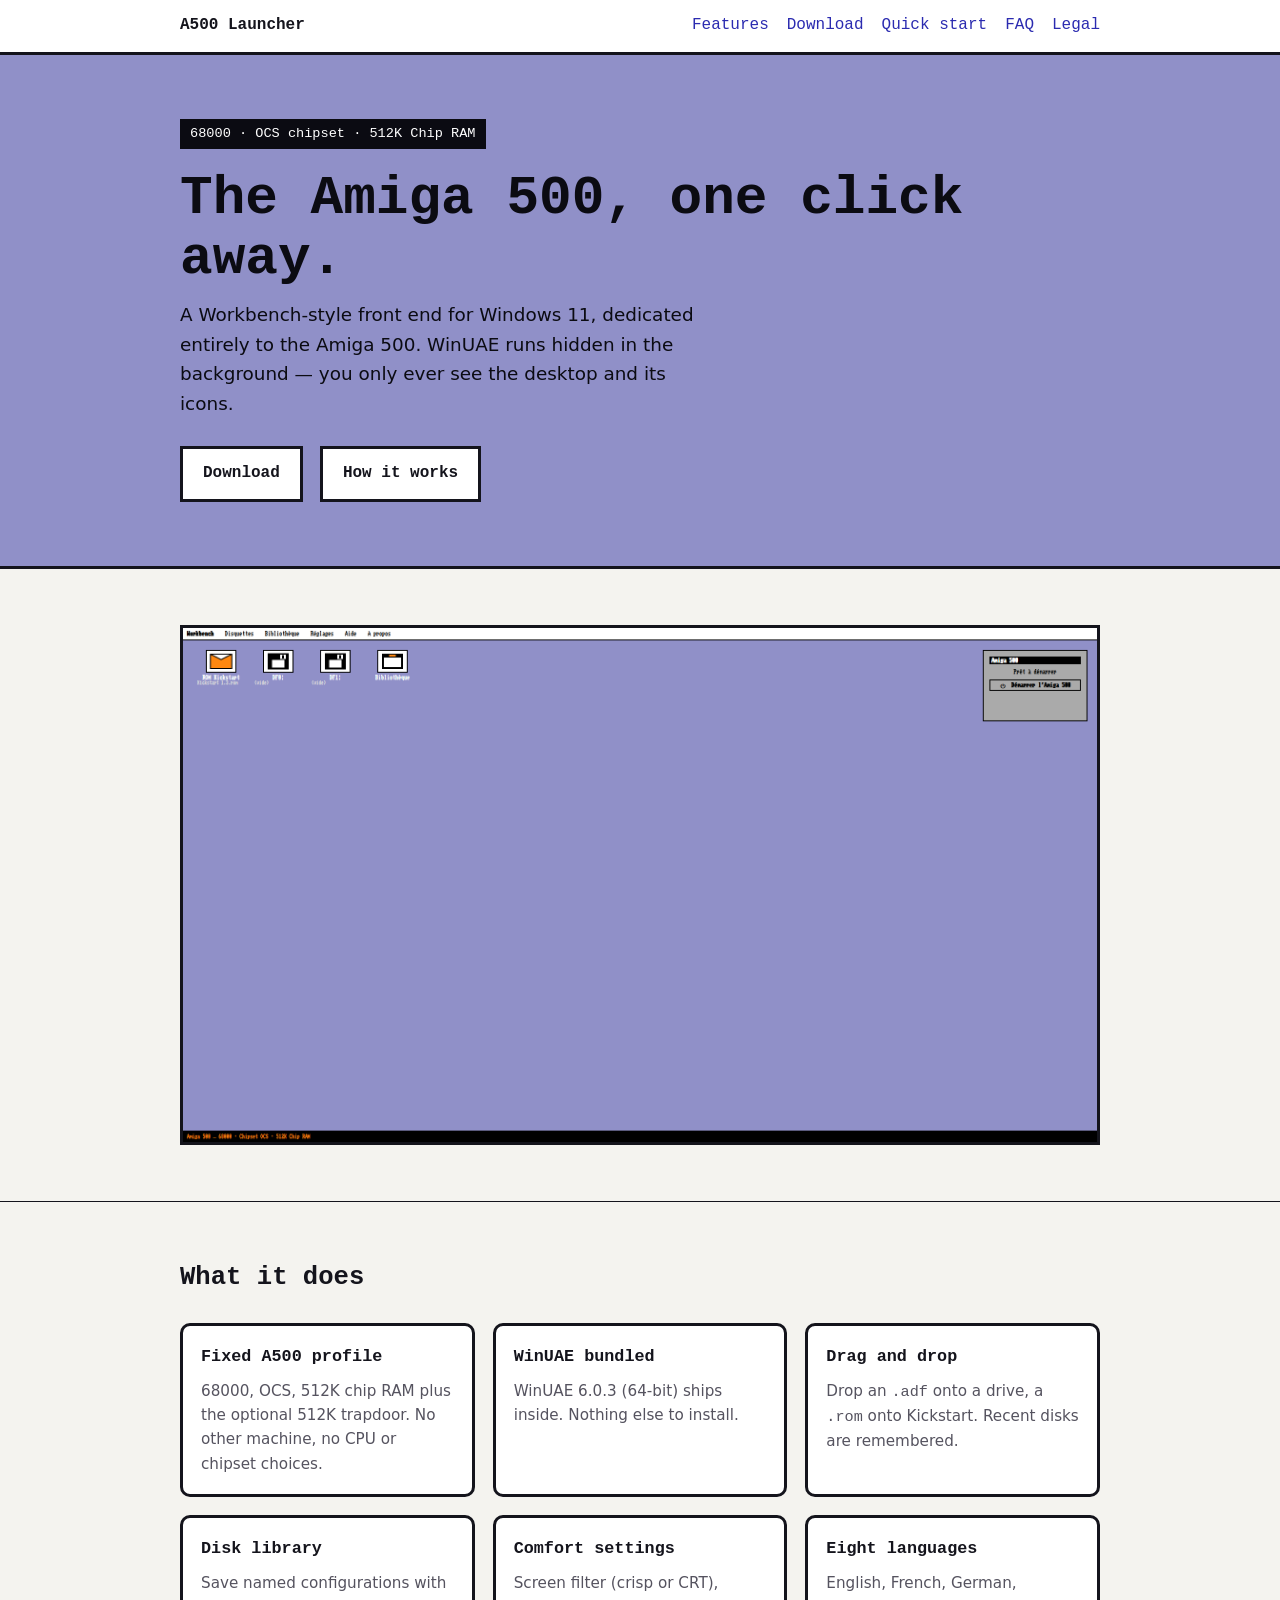
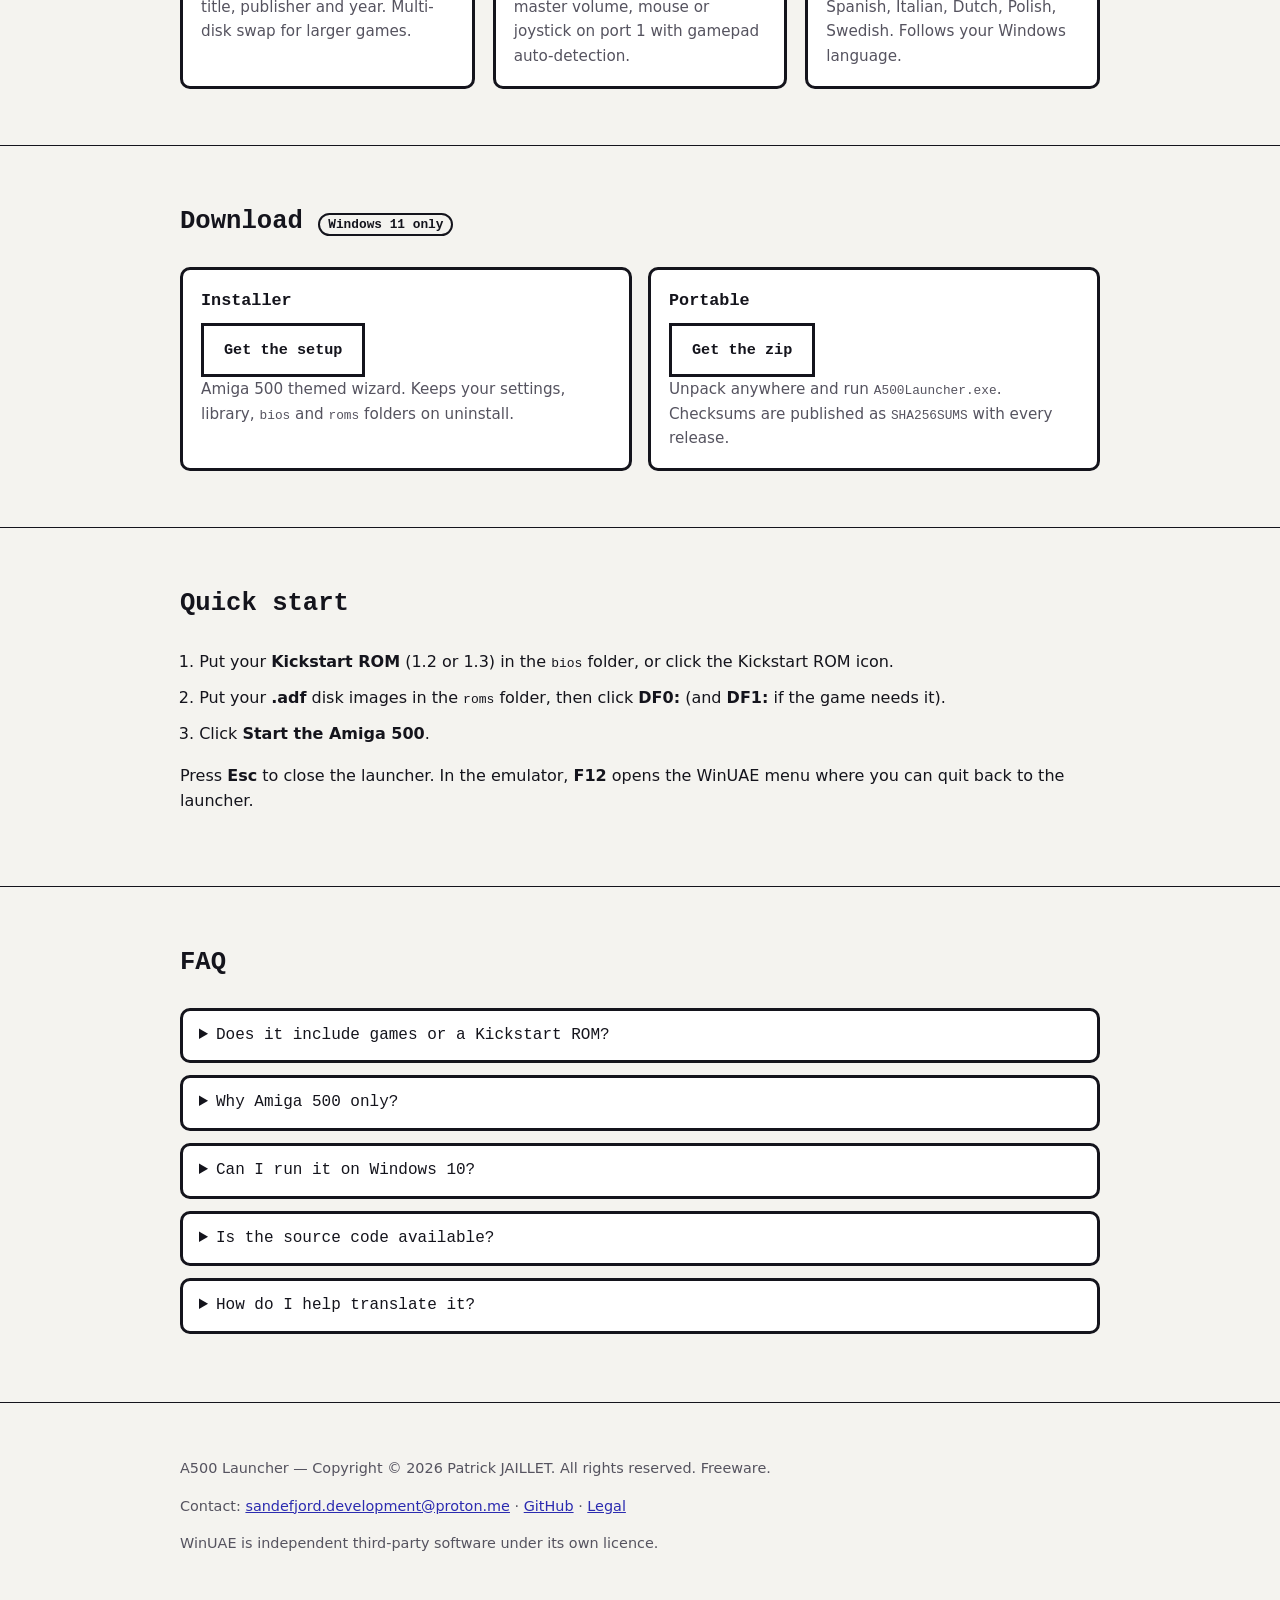
==== docs/index.html @ c41c1368 "Add GitHub Pages presentation website" ====
<!doctype html>
<html lang="en">
<head>
<meta charset="utf-8">
<meta name="viewport" content="width=device-width, initial-scale=1">
<title>A500 Launcher — Amiga 500 emulation front end</title>
<meta name="description" content="A Workbench-style Windows 11 front end dedicated to Amiga 500 emulation. WinUAE bundled; bring your own Kickstart ROM and disk images.">
<meta property="og:title" content="A500 Launcher">
<meta property="og:description" content="A Workbench-style Windows 11 front end dedicated to Amiga 500 emulation.">
<meta property="og:type" content="website">
<meta property="og:url" content="https://patrickjaillet.github.io/a500launcher/">
<meta property="og:image" content="https://patrickjaillet.github.io/a500launcher/assets/og.png">
<link rel="icon" href="assets/favicon.png">
<link rel="stylesheet" href="assets/site.css">
</head>
<body>

<header class="topbar">
  <div class="wrap">
    <span class="brand">A500 Launcher</span>
    <nav>
      <a href="#features">Features</a>
      <a href="#download">Download</a>
      <a href="#start">Quick start</a>
      <a href="#faq">FAQ</a>
      <a href="legal.html">Legal</a>
    </nav>
  </div>
</header>

<div class="hero">
  <div class="wrap">
    <span class="status">68000 · OCS chipset · 512K Chip RAM</span>
    <h1>The Amiga 500, one click away.</h1>
    <p>A Workbench-style front end for Windows 11, dedicated entirely to the
       Amiga 500. WinUAE runs hidden in the background &mdash; you only ever see
       the desktop and its icons.</p>
    <a class="btn" href="#download">Download</a>
    <a class="btn" href="#start">How it works</a>
  </div>
</div>

<section id="screenshot">
  <div class="wrap">
    <img class="shot" src="scs/screenshot.png" alt="A500 Launcher desktop: Kickstart ROM, DF0:, DF1: and Library icons, with a Start the Amiga 500 window.">
  </div>
</section>

<section id="features">
  <div class="wrap">
    <h2>What it does</h2>
    <div class="grid">
      <div class="card"><h3>Fixed A500 profile</h3><p>68000, OCS, 512K chip RAM plus the optional 512K trapdoor. No other machine, no CPU or chipset choices.</p></div>
      <div class="card"><h3>WinUAE bundled</h3><p>WinUAE 6.0.3 (64-bit) ships inside. Nothing else to install.</p></div>
      <div class="card"><h3>Drag and drop</h3><p>Drop an <code>.adf</code> onto a drive, a <code>.rom</code> onto Kickstart. Recent disks are remembered.</p></div>
      <div class="card"><h3>Disk library</h3><p>Save named configurations with title, publisher and year. Multi-disk swap for larger games.</p></div>
      <div class="card"><h3>Comfort settings</h3><p>Screen filter (crisp or CRT), master volume, mouse or joystick on port&nbsp;1 with gamepad auto-detection.</p></div>
      <div class="card"><h3>Eight languages</h3><p>English, French, German, Spanish, Italian, Dutch, Polish, Swedish. Follows your Windows language.</p></div>
    </div>
  </div>
</section>

<section id="download">
  <div class="wrap">
    <h2>Download <span class="pill">Windows 11 only</span></h2>
    <div class="downloads">
      <div class="card">
        <h3>Installer</h3>
        <p><a class="btn" id="dl-setup" href="https://github.com/patrickjaillet/a500launcher/releases/latest">Get the setup</a></p>
        <p>Amiga 500 themed wizard. Keeps your settings, library, <code>bios</code> and <code>roms</code> folders on uninstall.</p>
      </div>
      <div class="card">
        <h3>Portable</h3>
        <p><a class="btn" id="dl-portable" href="https://github.com/patrickjaillet/a500launcher/releases/latest">Get the zip</a></p>
        <p>Unpack anywhere and run <code>A500Launcher.exe</code>. Checksums are published as <code>SHA256SUMS</code> with every release.</p>
      </div>
    </div>
  </div>
</section>

<section id="start">
  <div class="wrap">
    <h2>Quick start</h2>
    <ol class="steps">
      <li>Put your <strong>Kickstart ROM</strong> (1.2 or 1.3) in the <code>bios</code> folder, or click the Kickstart ROM icon.</li>
      <li>Put your <strong>.adf</strong> disk images in the <code>roms</code> folder, then click <strong>DF0:</strong> (and <strong>DF1:</strong> if the game needs it).</li>
      <li>Click <strong>Start the Amiga 500</strong>.</li>
    </ol>
    <p>Press <strong>Esc</strong> to close the launcher. In the emulator, <strong>F12</strong> opens the WinUAE menu where you can quit back to the launcher.</p>
  </div>
</section>

<section id="faq">
  <div class="wrap">
    <h2>FAQ</h2>
    <details><summary>Does it include games or a Kickstart ROM?</summary>
      <p>No. Kickstart ROMs and disk images are copyrighted. Use only files you own
         legally &mdash; a dump of your own Amiga, Cloanto Amiga Forever, and so on.</p></details>
    <details><summary>Why Amiga 500 only?</summary>
      <p>It is a deliberate choice. A500 Launcher is meant to be the reference for
         that one machine, not a general-purpose emulator front end.</p></details>
    <details><summary>Can I run it on Windows 10?</summary>
      <p>No. The launcher requires Windows 11 (build 22000 or later) and refuses to
         start on older systems.</p></details>
    <details><summary>Is the source code available?</summary>
      <p>No. A500 Launcher is freeware distributed as a proprietary executable. The
         source is not published. See the <a href="legal.html">Legal</a> page.</p></details>
    <details><summary>How do I help translate it?</summary>
      <p>Translations are plain JSON files with no code. See
         <a href="https://github.com/patrickjaillet/a500launcher/blob/main/docs/i18n.md">docs/i18n.md</a>.</p></details>
  </div>
</section>

<footer>
  <div class="wrap">
    <p>A500 Launcher &mdash; Copyright &copy; 2026 Patrick JAILLET. All rights reserved. Freeware.</p>
    <p>Contact: <a href="mailto:sandefjord.development@proton.me">sandefjord.development@proton.me</a> &middot;
       <a href="https://github.com/patrickjaillet/a500launcher">GitHub</a> &middot;
       <a href="legal.html">Legal</a></p>
    <p>WinUAE is independent third-party software under its own licence.</p>
  </div>
</footer>

<script>
  fetch("https://api.github.com/repos/patrickjaillet/a500launcher/releases/latest")
    .then(function (r) { return r.ok ? r.json() : null; })
    .then(function (rel) {
      if (!rel || !rel.assets) return;
      rel.assets.forEach(function (a) {
        if (/Setup.*\.exe$/i.test(a.name)) document.getElementById("dl-setup").href = a.browser_download_url;
        if (/portable\.zip$/i.test(a.name)) document.getElementById("dl-portable").href = a.browser_download_url;
      });
    })
    .catch(function () {});
</script>

</body>
</html>
---- docs/assets/site.css ----
:root {
  color-scheme: light dark;
  --wb-blue: #9090c8;
  --wb-orange: #ff8811;
  --ink: #14141c;
  --paper: #f4f3ef;
  --panel: #ffffff;
  --panel-border: #14141c;
  --muted: #55535f;
  --accent: #2b2bb0;
  --radius: 10px;
  --maxw: 960px;
  --font-display: "Courier New", "Consolas", ui-monospace, monospace;
  --font-body: system-ui, -apple-system, "Segoe UI", Roboto, sans-serif;
}

@media (prefers-color-scheme: dark) {
  :root {
    --ink: #ecebf2;
    --paper: #16161d;
    --panel: #20202a;
    --panel-border: #3a3a48;
    --muted: #a3a1b0;
    --accent: #9aa0ff;
  }
}

* { box-sizing: border-box; }

html { scroll-behavior: smooth; }

@media (prefers-reduced-motion: reduce) {
  html { scroll-behavior: auto; }
  * { animation: none !important; transition: none !important; }
}

body {
  margin: 0;
  font-family: var(--font-body);
  color: var(--ink);
  background: var(--paper);
  line-height: 1.6;
}

a { color: var(--accent); }

.wrap { max-width: var(--maxw); margin: 0 auto; padding: 0 20px; }

.topbar {
  background: var(--panel);
  border-bottom: 3px solid var(--panel-border);
  position: sticky;
  top: 0;
  z-index: 10;
}
.topbar .wrap {
  display: flex;
  align-items: center;
  gap: 20px;
  height: 52px;
  font-family: var(--font-display);
}
.topbar .brand { font-weight: 700; }
.topbar nav { margin-left: auto; display: flex; gap: 18px; }
.topbar nav a { text-decoration: none; }
.topbar nav a:hover { text-decoration: underline; }

.hero {
  background: var(--wb-blue);
  color: #0b0b12;
  border-bottom: 3px solid var(--panel-border);
  padding: 64px 0;
}
.hero h1 {
  font-family: var(--font-display);
  font-size: clamp(2rem, 6vw, 3.4rem);
  margin: 0 0 12px;
  line-height: 1.1;
}
.hero p { font-size: 1.15rem; max-width: 46ch; margin: 0 0 28px; }
.hero .status {
  display: inline-block;
  background: #0b0b12;
  color: #fff;
  font-family: var(--font-display);
  font-size: 0.85rem;
  padding: 4px 10px;
  margin-bottom: 20px;
}

.btn {
  display: inline-block;
  font-family: var(--font-display);
  font-weight: 700;
  text-decoration: none;
  padding: 12px 20px;
  border: 3px solid var(--panel-border);
  background: var(--panel);
  color: var(--ink);
}
.btn:hover { background: var(--wb-orange); color: #0b0b12; }
.btn + .btn { margin-left: 12px; }

section { padding: 56px 0; border-bottom: 1px solid var(--panel-border); }
section h2 {
  font-family: var(--font-display);
  font-size: 1.6rem;
  margin: 0 0 24px;
}

.shot {
  border: 3px solid var(--panel-border);
  width: 100%;
  display: block;
  background: var(--wb-blue);
}

.grid {
  display: grid;
  gap: 18px;
  grid-template-columns: repeat(auto-fit, minmax(230px, 1fr));
}
.card {
  background: var(--panel);
  border: 3px solid var(--panel-border);
  border-radius: var(--radius);
  padding: 18px;
}
.card h3 { font-family: var(--font-display); font-size: 1.05rem; margin: 0 0 8px; }
.card p { margin: 0; color: var(--muted); font-size: 0.95rem; }

ol.steps { padding-left: 1.2em; }
ol.steps li { margin-bottom: 10px; }

.downloads { display: flex; flex-wrap: wrap; gap: 16px; }
.downloads .card { flex: 1 1 260px; }
.downloads code { font-size: 0.8rem; word-break: break-all; color: var(--muted); }

details {
  background: var(--panel);
  border: 3px solid var(--panel-border);
  border-radius: var(--radius);
  padding: 12px 16px;
  margin-bottom: 12px;
}
details summary { font-family: var(--font-display); cursor: pointer; }
details p { margin: 10px 0 2px; color: var(--muted); }

footer { padding: 40px 0; font-size: 0.9rem; color: var(--muted); }
footer a { color: var(--accent); }

.pill {
  font-family: var(--font-display);
  font-size: 0.8rem;
  border: 2px solid var(--panel-border);
  padding: 2px 8px;
  border-radius: 999px;
}
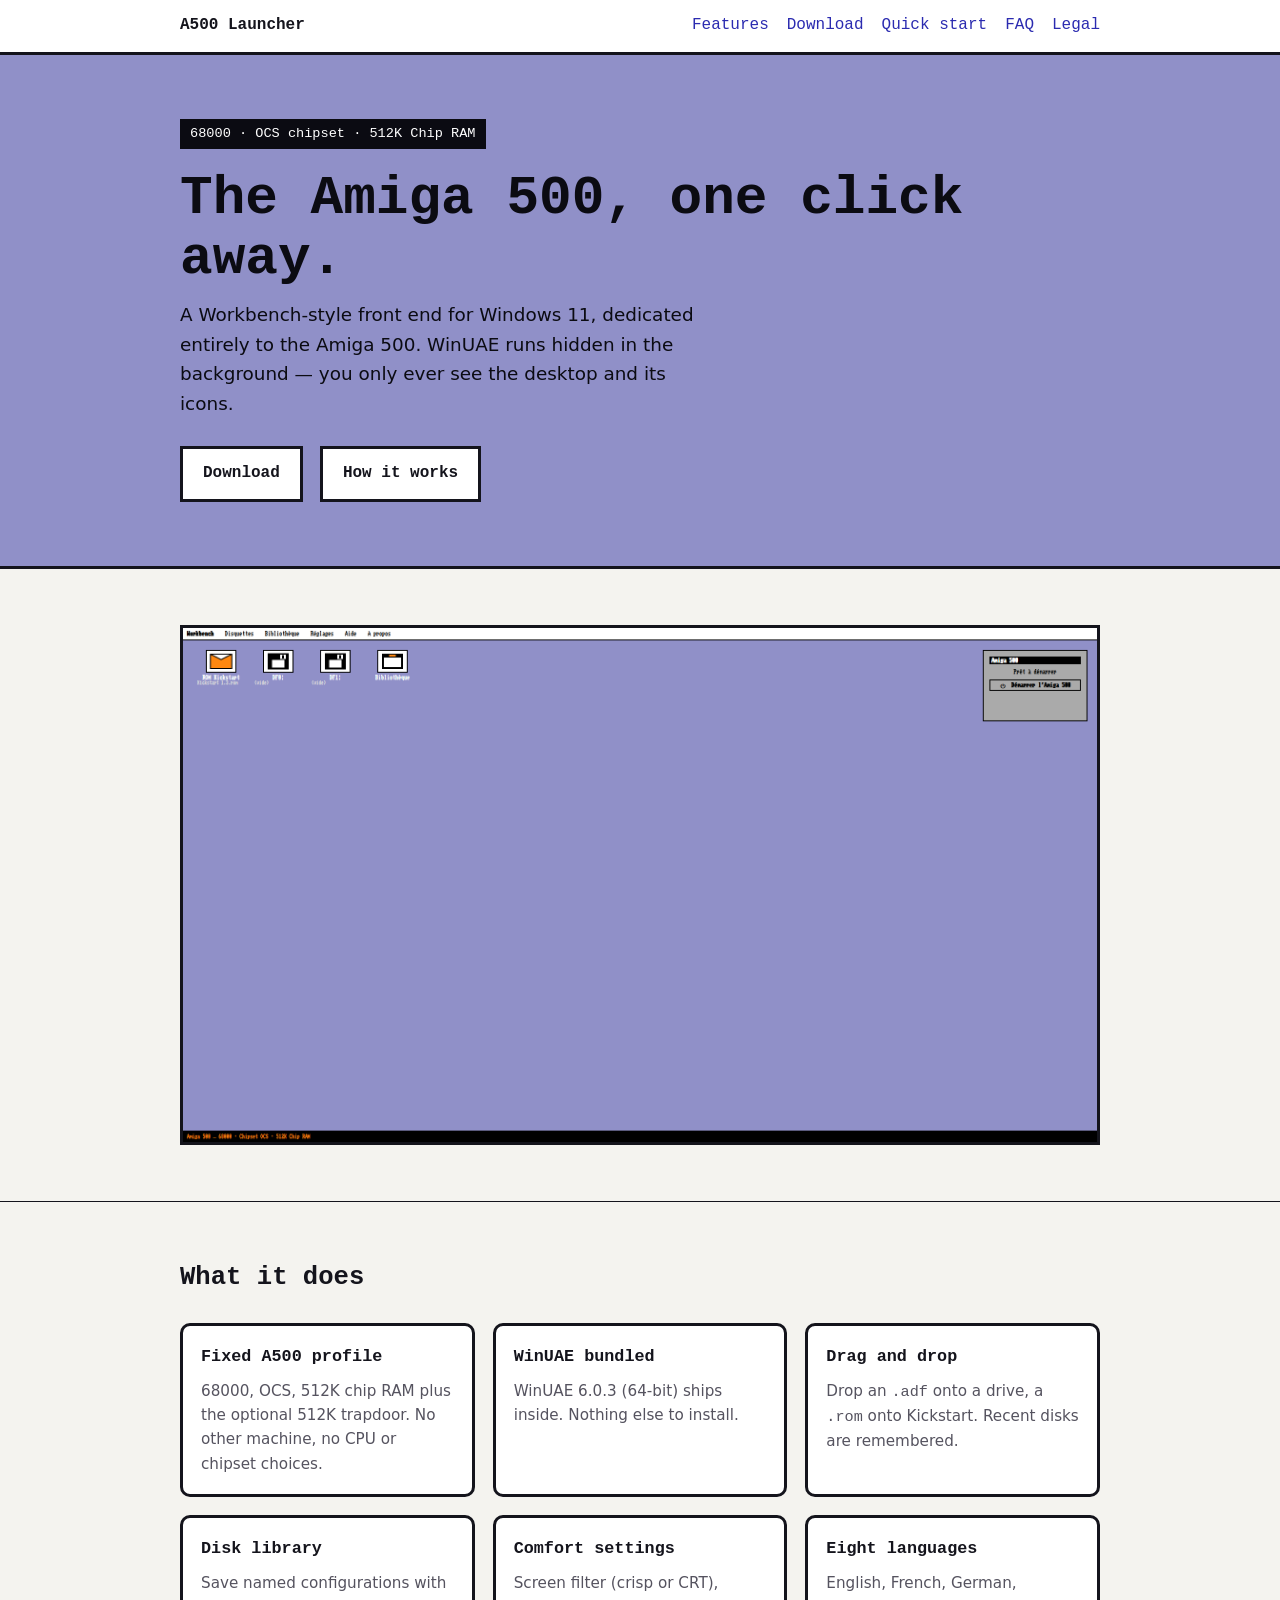
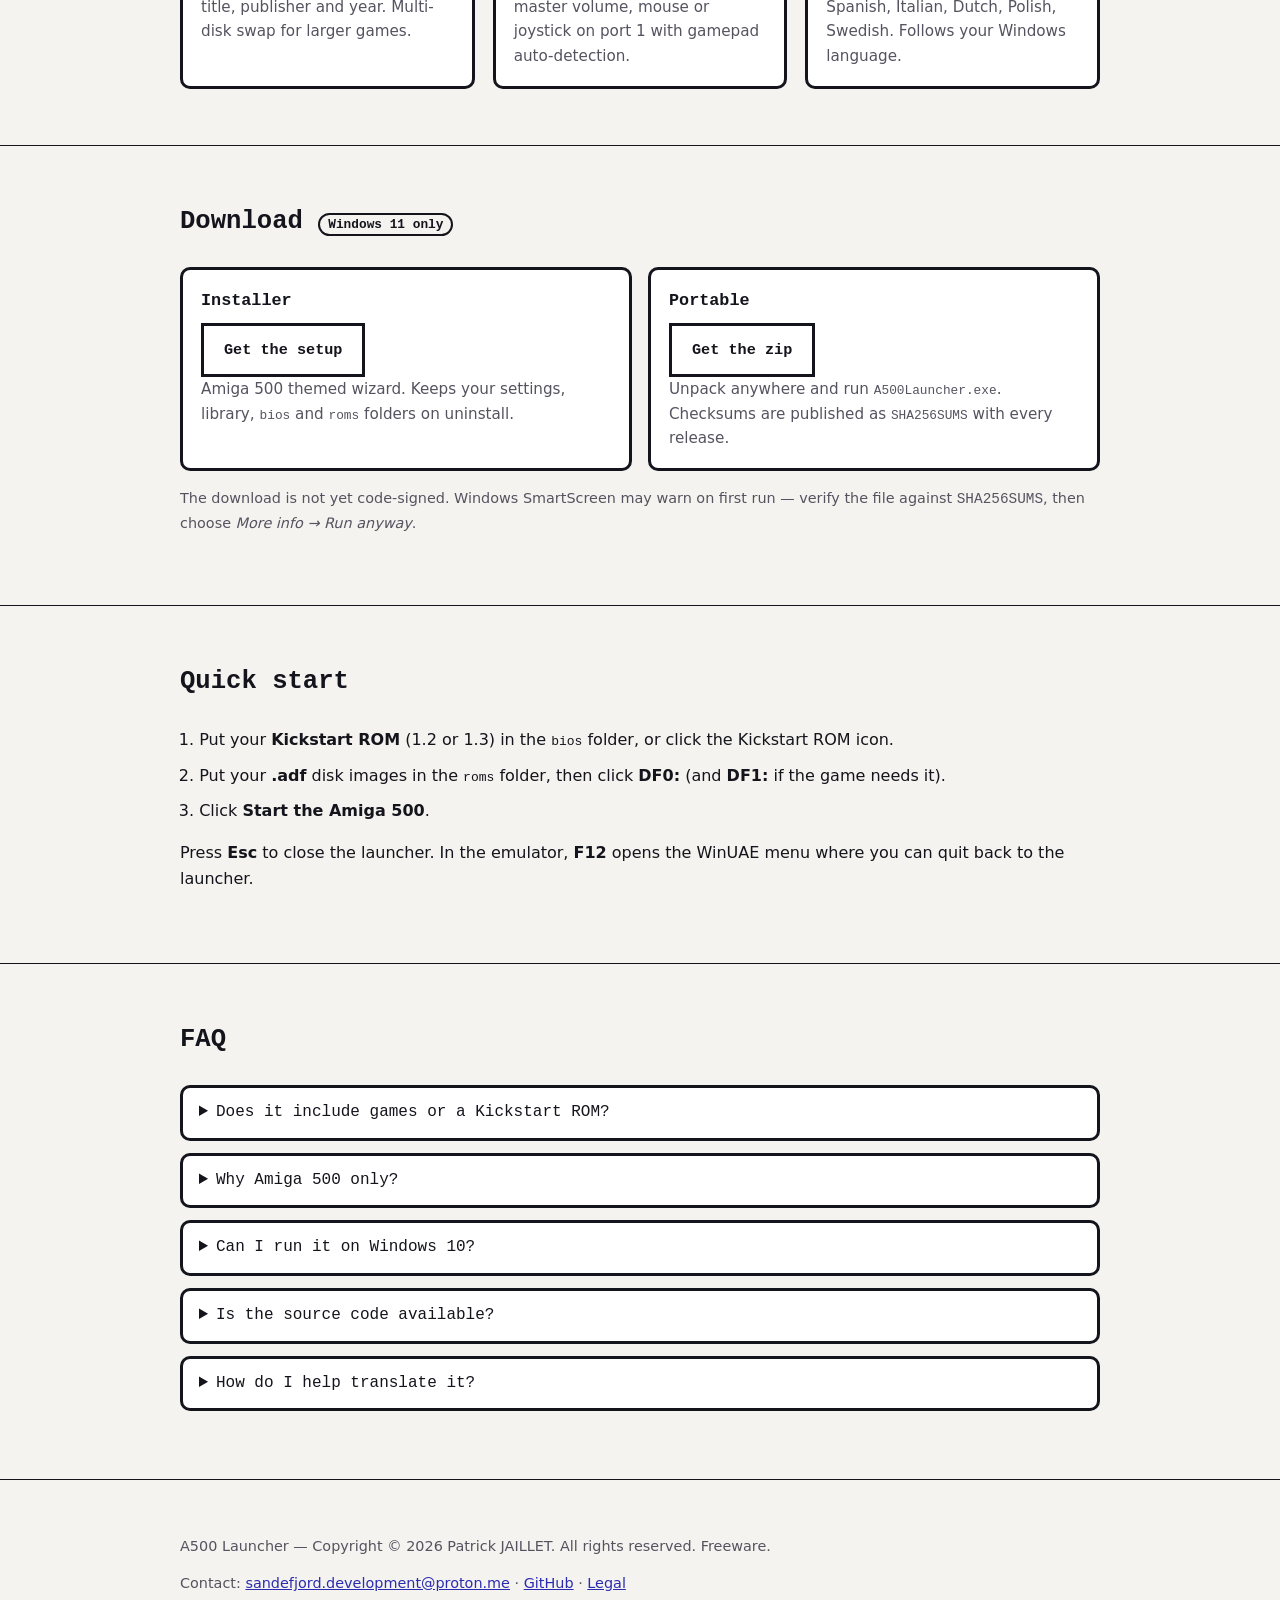
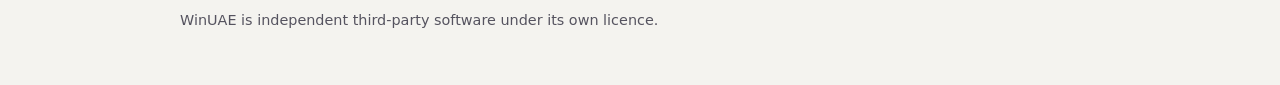
==== commit 5dd115a4: "Note unsigned downloads and SmartScreen in README and website" ====
--- a/docs/index.html
+++ b/docs/index.html
@@ -75,6 +75,10 @@
         <p>Unpack anywhere and run <code>A500Launcher.exe</code>. Checksums are published as <code>SHA256SUMS</code> with every release.</p>
       </div>
     </div>
+    <p style="margin-top:16px;color:var(--muted);font-size:0.9rem">
+      The download is not yet code-signed. Windows SmartScreen may warn on first
+      run &mdash; verify the file against <code>SHA256SUMS</code>, then choose
+      <em>More info &rarr; Run anyway</em>.</p>
   </div>
 </section>
 
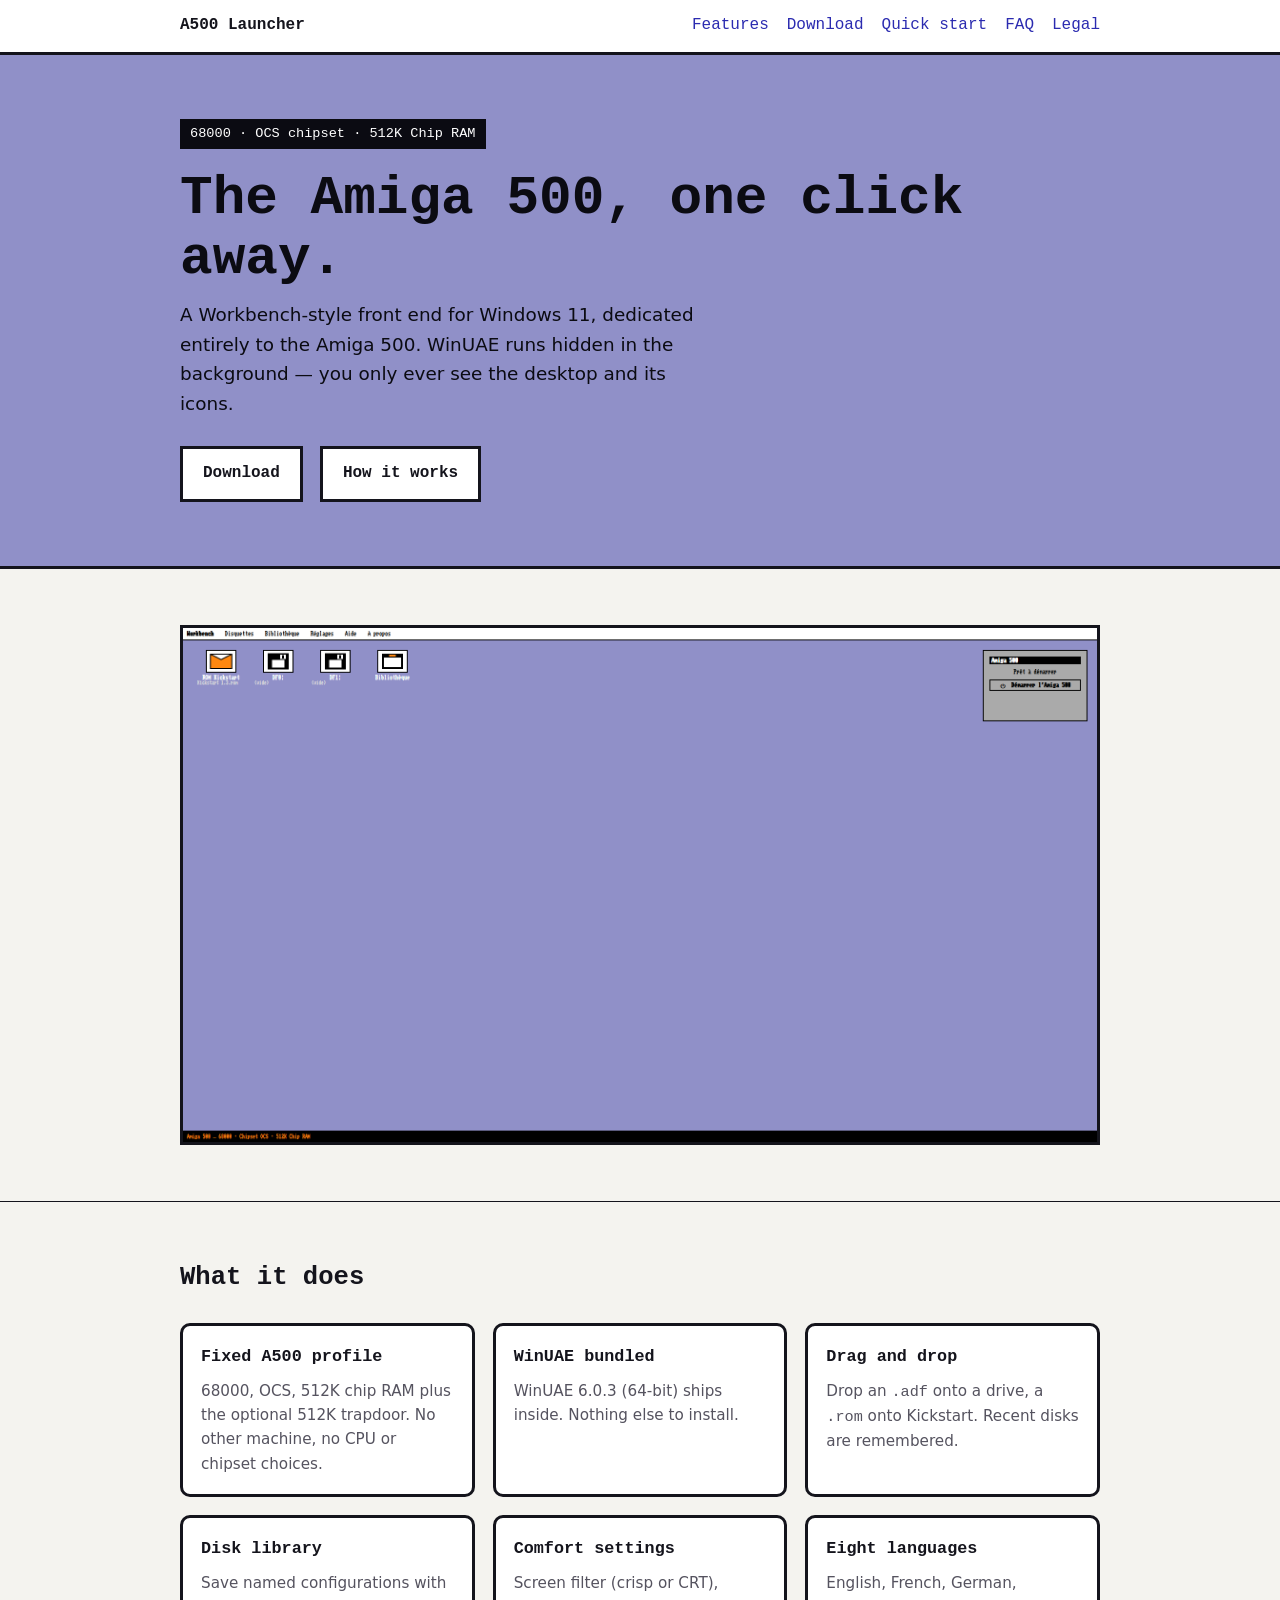
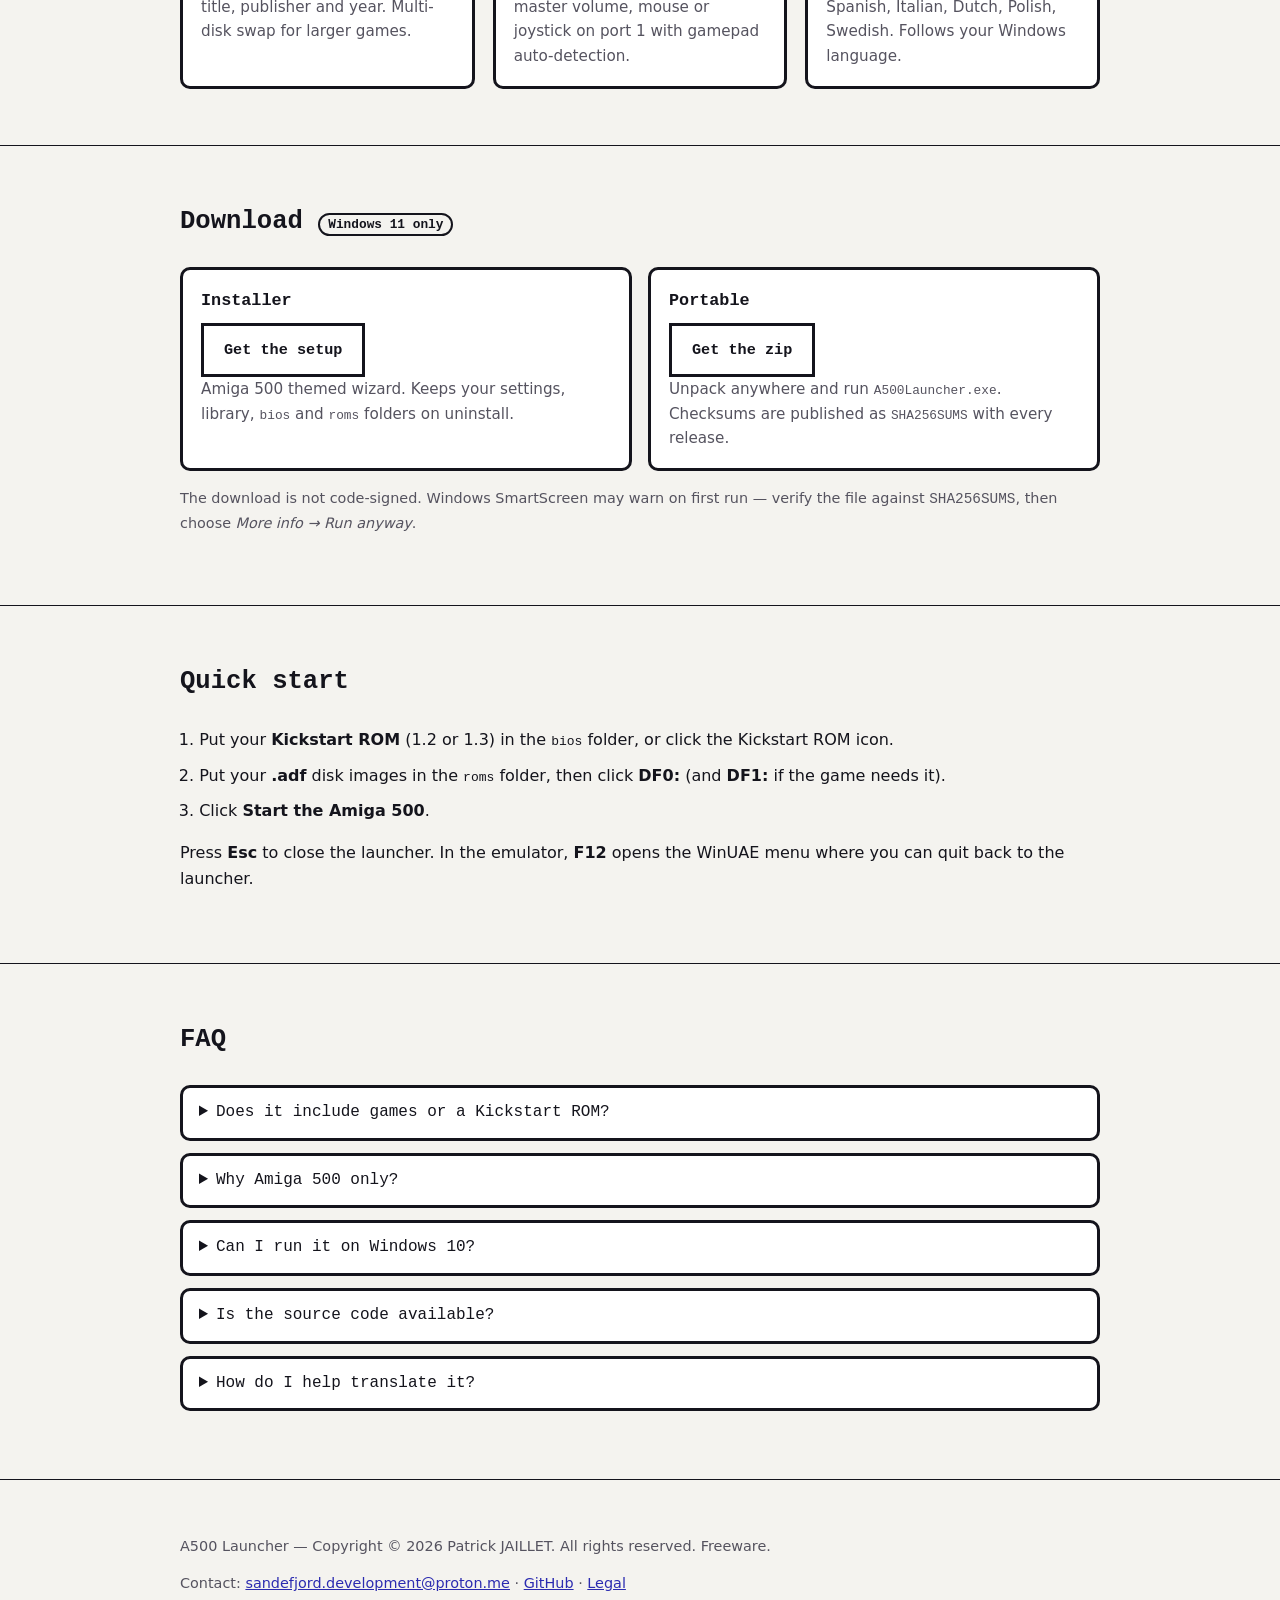
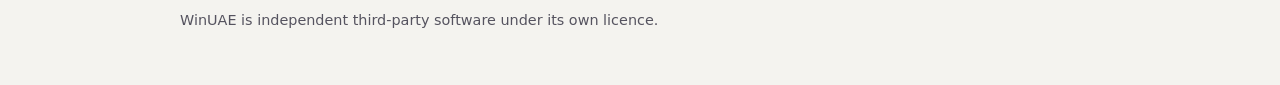
==== commit 2115b176: "State that releases are not code-signed (by decision), not merely unsigned yet" ====
--- a/docs/index.html
+++ b/docs/index.html
@@ -76,8 +76,8 @@
       </div>
     </div>
     <p style="margin-top:16px;color:var(--muted);font-size:0.9rem">
-      The download is not yet code-signed. Windows SmartScreen may warn on first
-      run &mdash; verify the file against <code>SHA256SUMS</code>, then choose
+      The download is not code-signed. Windows SmartScreen may warn on first run
+      &mdash; verify the file against <code>SHA256SUMS</code>, then choose
       <em>More info &rarr; Run anyway</em>.</p>
   </div>
 </section>
@@ -126,9 +126,10 @@
 </footer>
 
 <script>
-  fetch("https://api.github.com/repos/patrickjaillet/a500launcher/releases/latest")
-    .then(function (r) { return r.ok ? r.json() : null; })
-    .then(function (rel) {
+  fetch("https://api.github.com/repos/patrickjaillet/a500launcher/releases?per_page=1")
+    .then(function (r) { return r.ok ? r.json() : []; })
+    .then(function (list) {
+      var rel = Array.isArray(list) && list.length ? list[0] : null;
       if (!rel || !rel.assets) return;
       rel.assets.forEach(function (a) {
         if (/Setup.*\.exe$/i.test(a.name)) document.getElementById("dl-setup").href = a.browser_download_url;
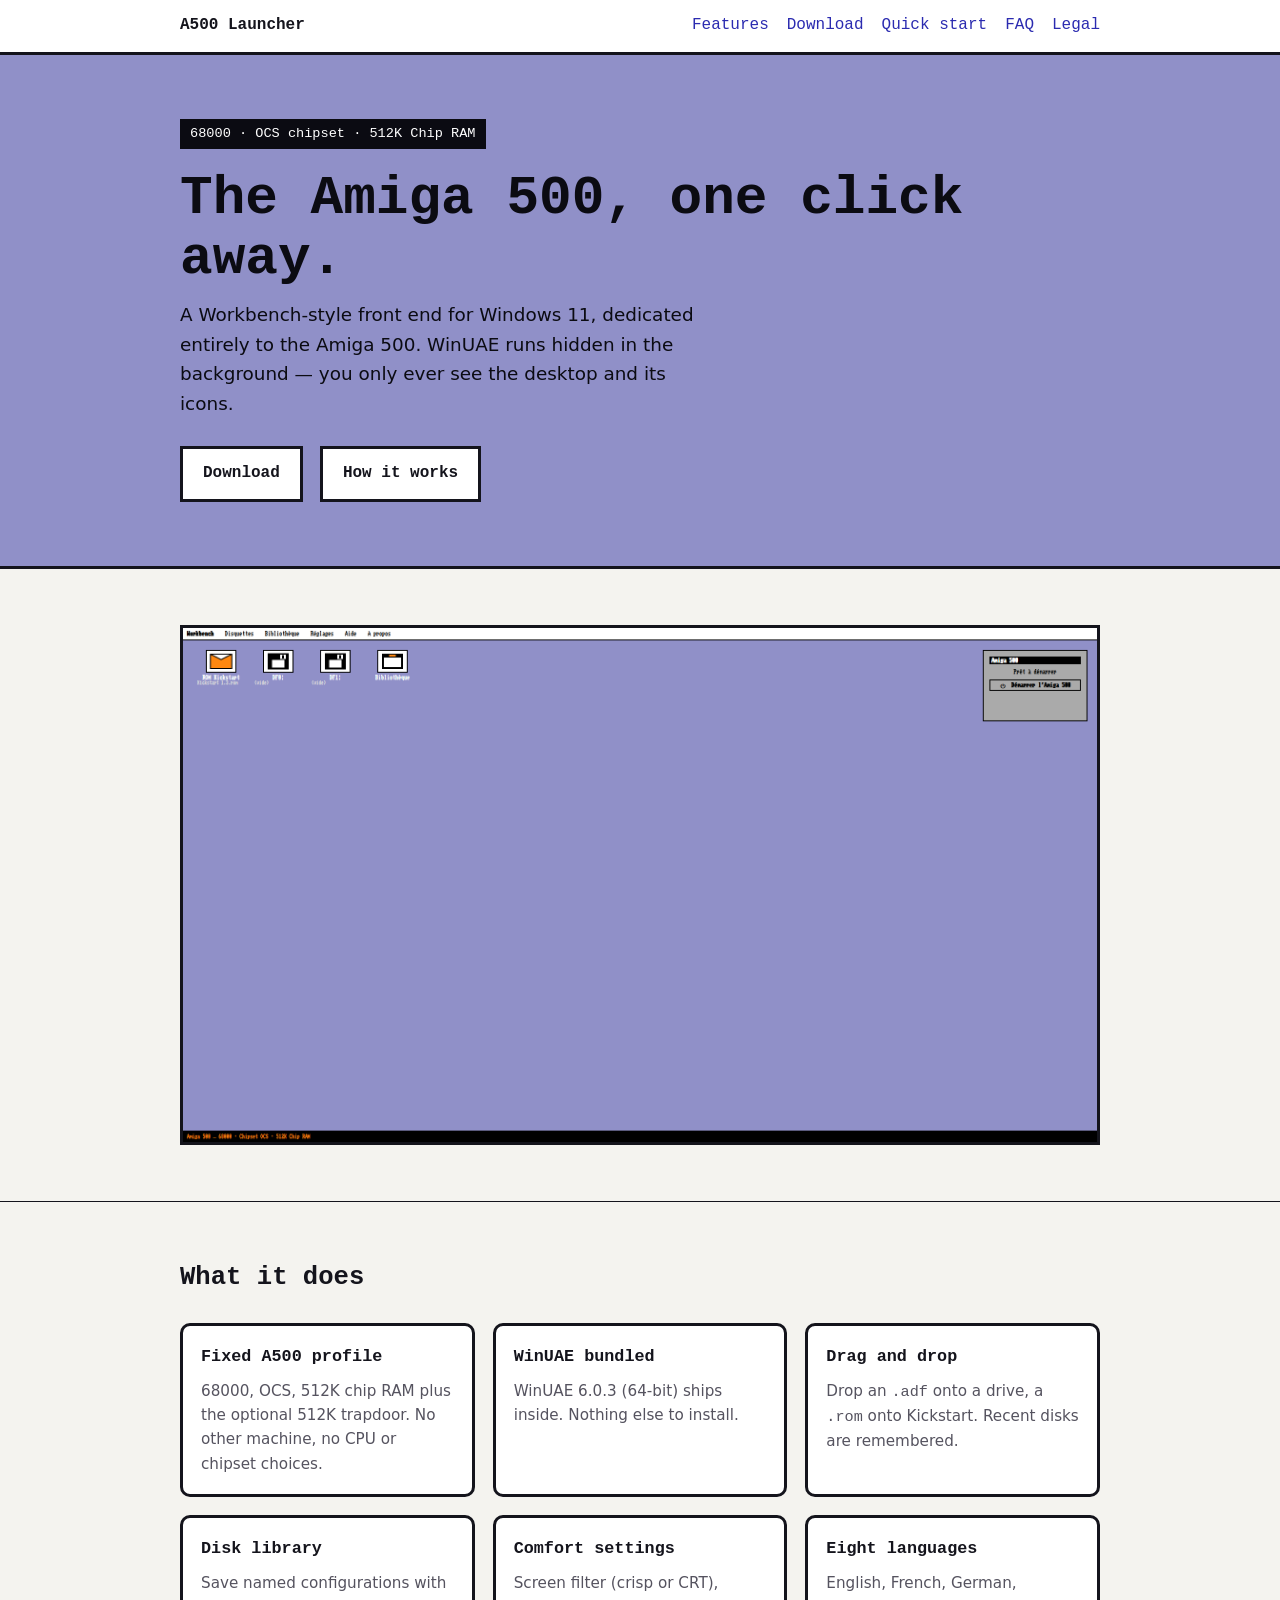
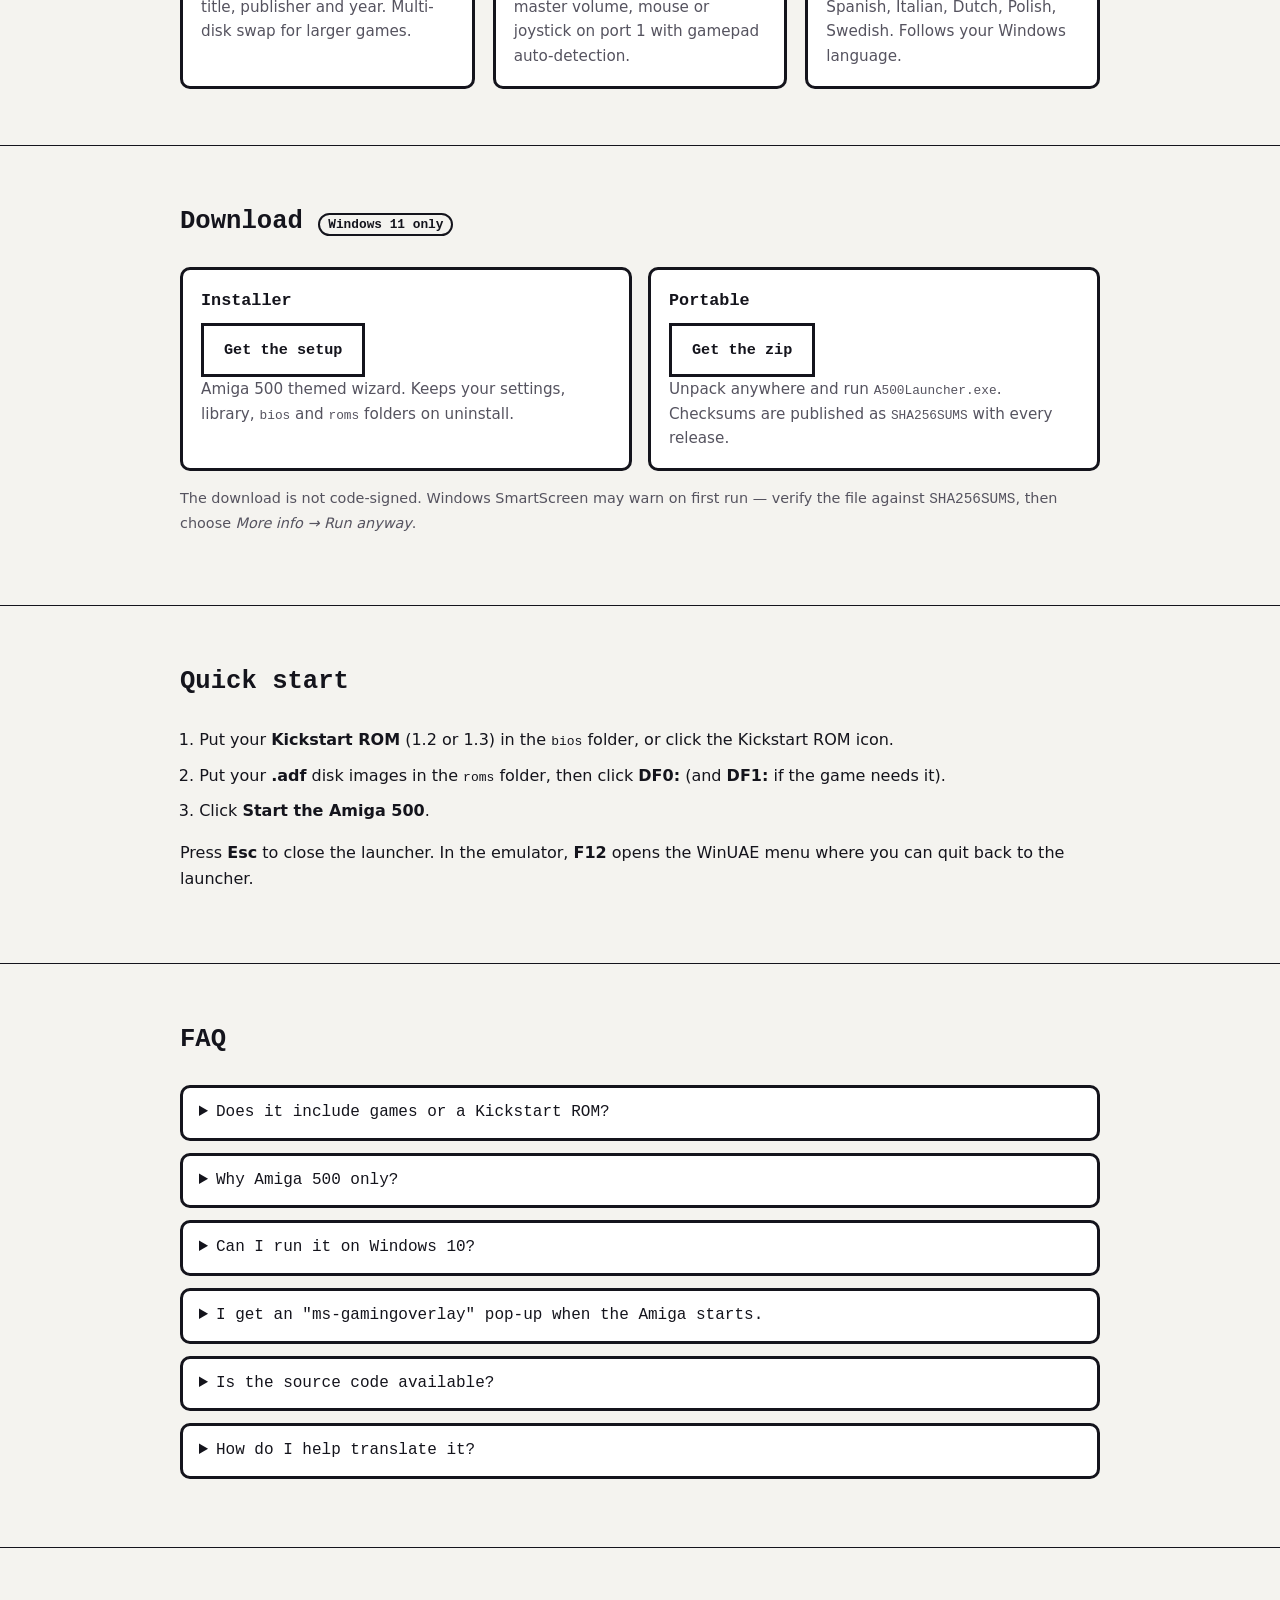
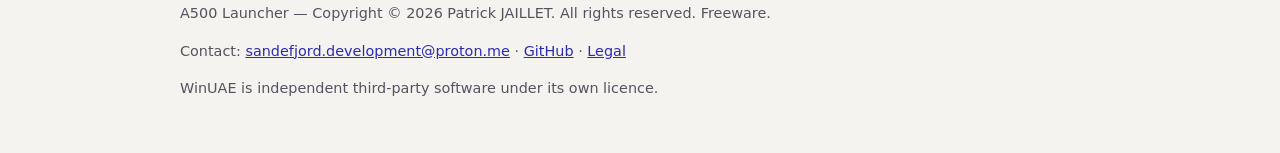
==== commit 458ef219: "Suppress the Windows Game Bar overlay on first run to remove the ms-gamingoverlay pop-up" ====
--- a/docs/index.html
+++ b/docs/index.html
@@ -106,6 +106,10 @@
     <details><summary>Can I run it on Windows 10?</summary>
       <p>No. The launcher requires Windows 11 (build 22000 or later) and refuses to
          start on older systems.</p></details>
+    <details><summary>I get an "ms-gamingoverlay" pop-up when the Amiga starts.</summary>
+      <p>That is the Windows Game Bar. A500 Launcher disables its overlay on first
+         run, which removes the pop-up. If you prefer to keep the Game Bar, turn the
+         option off in Settings.</p></details>
     <details><summary>Is the source code available?</summary>
       <p>No. A500 Launcher is freeware distributed as a proprietary executable. The
          source is not published. See the <a href="legal.html">Legal</a> page.</p></details>
